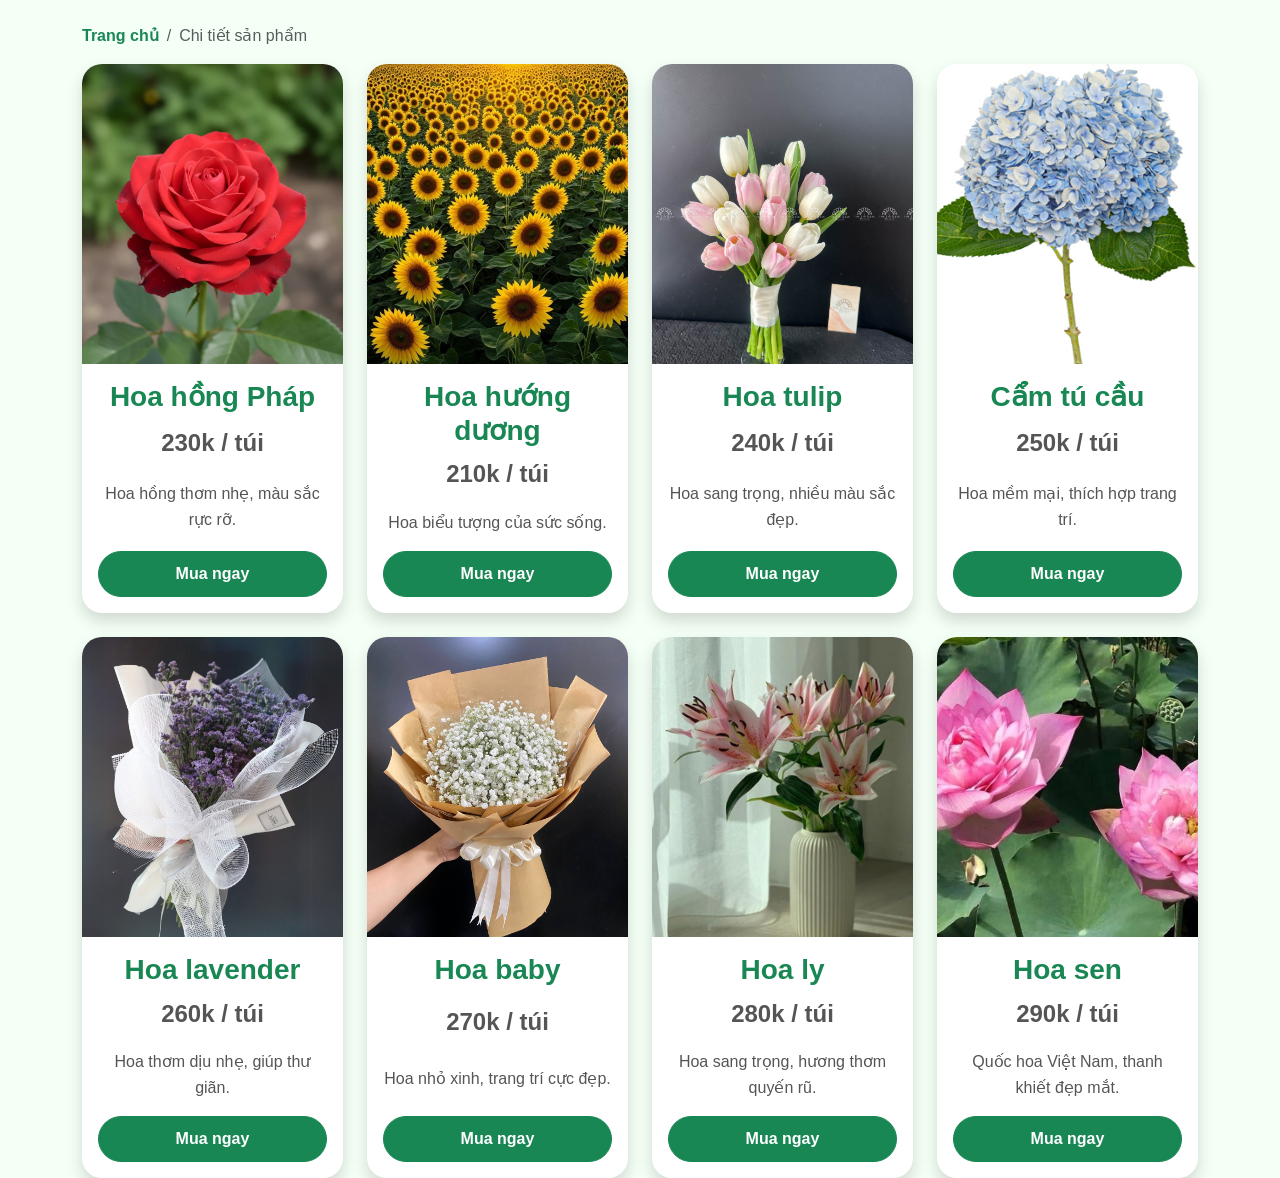
==== html/page6.html @ 9269eccf "ooooo" ====
<!DOCTYPE html>
<html lang="vi">

<head>

    <title>Thiết kế form</title>
    <meta charset="utf-8">

    <!-- Bootstrap CSS -->
    <link href="https://cdn.jsdelivr.net/npm/bootstrap@5.3.8/dist/css/bootstrap.min.css" rel="stylesheet">

    <!-- CSS -->
    <link rel="stylesheet" href="../css/style6.css">

</head>

<body>

    <div class="container mt-4">

        <!-- Điều hướng -->
        <nav>

            <ol class="breadcrumb">

                <li class="breadcrumb-item">
                    <a href="#">Trang chủ</a>
                </li>

                <li class="breadcrumb-item active">
                    Chi tiết sản phẩm
                </li>

            </ol>

        </nav>



        <!-- Danh sách sản phẩm -->
        <div class="row g-4" id="product-list"></div>

    </div>



    <script>

        const flowers = [

            {
                name: "Hoa hồng Pháp",
                price: "230k / túi",
                image: "../assests/images/rose1.jpg",
                desc: "Hoa hồng thơm nhẹ, màu sắc rực rỡ."
            },

            {
                name: "Hoa hướng dương",
                price: "210k / túi",
                image: "../assests/images/sunflower.jpg",
                desc: "Hoa biểu tượng của sức sống."
            },

            {
                name: "Hoa tulip",
                price: "240k / túi",
                image: "../assests/images/tulip.jpg",
                desc: "Hoa sang trọng, nhiều màu sắc đẹp."
            },

            {
                name: "Cẩm tú cầu",
                price: "250k / túi",
                image: "../assests/images/camtu.jpg",
                desc: "Hoa mềm mại, thích hợp trang trí."
            },

            {
                name: "Hoa lavender",
                price: "260k / túi",
                image: "../assests/images/lavender.jpg",
                desc: "Hoa thơm dịu nhẹ, giúp thư giãn."
            },

            {
                name: "Hoa baby",
                price: "270k / túi",
                image: "../assests/images/baby.jpg",
                desc: "Hoa nhỏ xinh, trang trí cực đẹp."
            },

            {
                name: "Hoa ly",
                price: "280k / túi",
                image: "../assests/images/ly.jpg",
                desc: "Hoa sang trọng, hương thơm quyến rũ."
            },

            {
                name: "Hoa sen",
                price: "290k / túi",
                image: "../assests/images/sen.jpg",
                desc: "Quốc hoa Việt Nam, thanh khiết đẹp mắt."
            }

        ];



        let html = "";

        for(let i = 0; i < flowers.length; i++)
        {
            html += `

            <div class="col-md-3">

                <div class="card product-card shadow h-100">

                    <img src="${flowers[i].image}"
                    class="card-img-top product-image">

                    <div class="card-body text-center">

                        <h5 class="card-title">
                            ${flowers[i].name}
                        </h5>

                        <p class="price">
                            ${flowers[i].price}
                        </p>

                        <p>
                            ${flowers[i].desc}
                        </p>

                        <button class="btn btn-success rounded-pill">
                            Mua ngay
                        </button>

                    </div>

                </div>

            </div>

            `;
        }

        document.getElementById("product-list").innerHTML = html;

    </script>

</body>

</html>
---- css/style6.css ----
body{
    background: #f4fff6;
    font-family: Arial, sans-serif;
}



/* Breadcrumb */
.breadcrumb a{
    text-decoration: none;
    color: #198754;
    font-weight: bold;
}



/* Card sản phẩm */
.product-card{
    border: none;
    border-radius: 20px;
    overflow: hidden;
    transition: 0.3s;
}



/* Hover */
.product-card:hover{
    transform: translateY(-10px);
    box-shadow: 0 10px 25px rgba(0,0,0,0.2);
}



/* Ảnh */
.product-image{
    width: 100%;
    height: 300px;
    object-fit: cover;
}



/* Nội dung */
.card-body{
    display: flex;
    flex-direction: column;
    justify-content: space-between;
}



/* Tên hoa */
.card-title{
    font-size: 28px;
    font-weight: bold;
    color: #198754;
}



/* Giá */
.price{
    color: red;
    font-size: 24px;
    font-weight: bold;
}



/* Mô tả */
.card-body p{
    color: #555;
    line-height: 1.6;
}



/* Nút */
.btn-success{
    border-radius: 30px;
    padding: 10px 20px;
    font-weight: bold;
}



/* Responsive */
@media(max-width:768px){

    .product-image{
        height: 250px;
    }

}
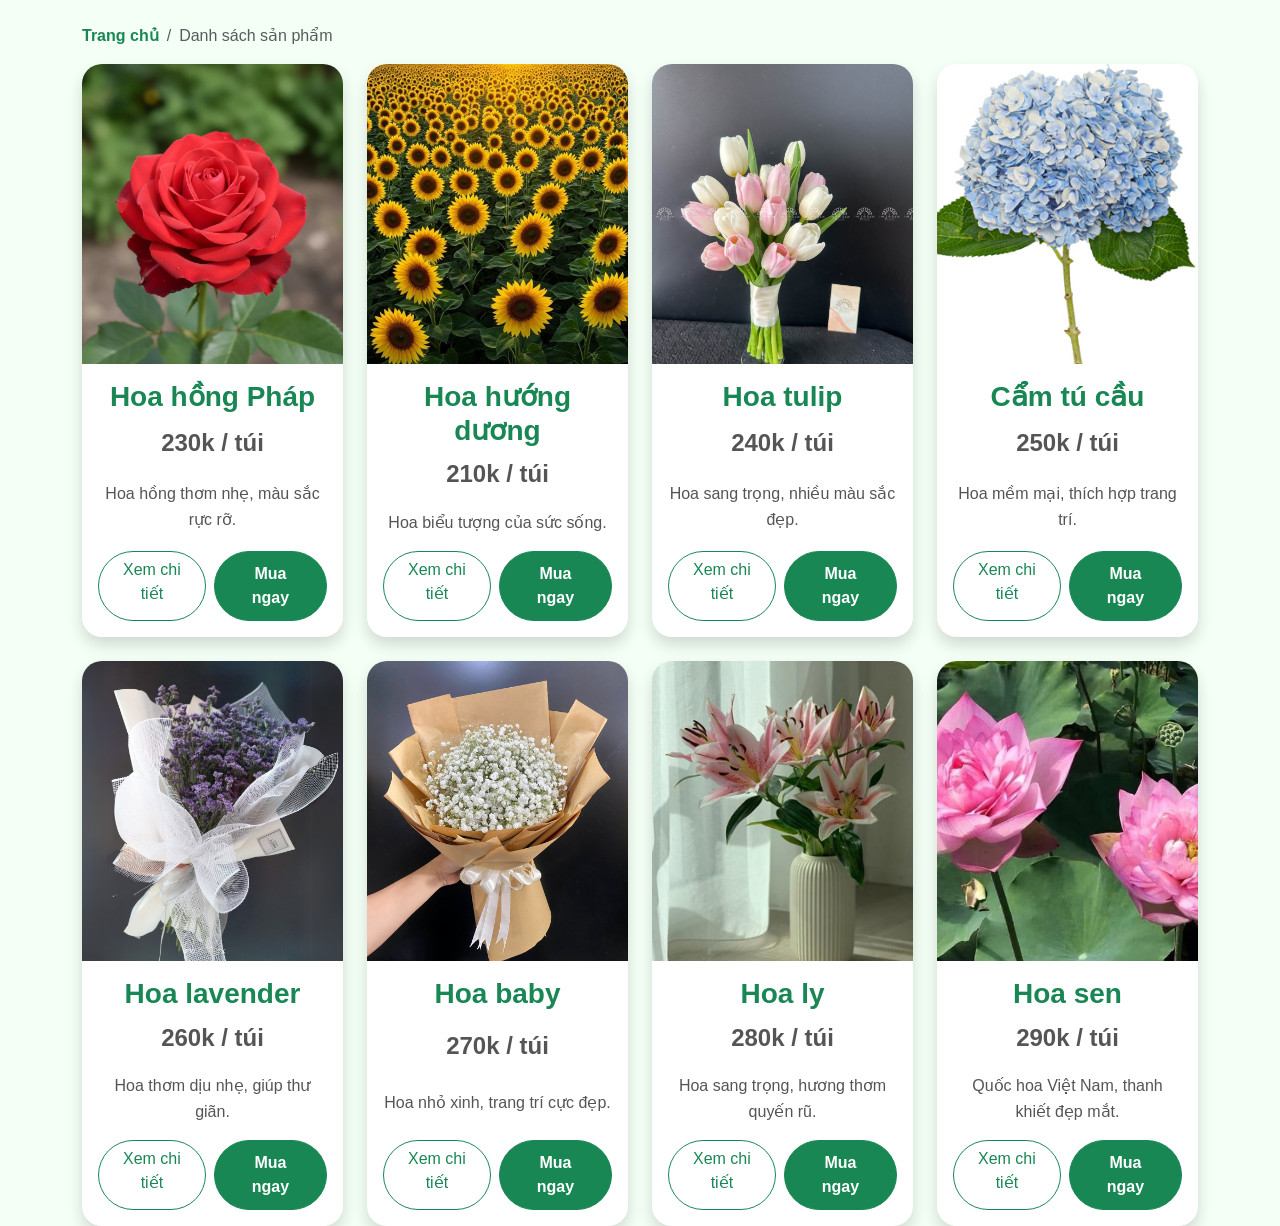
==== commit 2f13104c: "fix" ====
--- a/html/page6.html
+++ b/html/page6.html
@@ -3,7 +3,7 @@
 
 <head>
 
-    <title>Thiết kế form</title>
+    <title>Danh sách sản phẩm</title>
     <meta charset="utf-8">
 
     <!-- Bootstrap CSS -->
@@ -28,7 +28,7 @@
                 </li>
 
                 <li class="breadcrumb-item active">
-                    Chi tiết sản phẩm
+                    Danh sách sản phẩm
                 </li>
 
             </ol>
@@ -49,6 +49,7 @@
         const flowers = [
 
             {
+                id: "01",
                 name: "Hoa hồng Pháp",
                 price: "230k / túi",
                 image: "../assests/images/rose1.jpg",
@@ -56,6 +57,7 @@
             },
 
             {
+                id: "02",
                 name: "Hoa hướng dương",
                 price: "210k / túi",
                 image: "../assests/images/sunflower.jpg",
@@ -63,6 +65,7 @@
             },
 
             {
+                id: "03",
                 name: "Hoa tulip",
                 price: "240k / túi",
                 image: "../assests/images/tulip.jpg",
@@ -70,6 +73,7 @@
             },
 
             {
+                id: "04",
                 name: "Cẩm tú cầu",
                 price: "250k / túi",
                 image: "../assests/images/camtu.jpg",
@@ -77,6 +81,7 @@
             },
 
             {
+                id: "05",
                 name: "Hoa lavender",
                 price: "260k / túi",
                 image: "../assests/images/lavender.jpg",
@@ -84,6 +89,7 @@
             },
 
             {
+                id: "06",
                 name: "Hoa baby",
                 price: "270k / túi",
                 image: "../assests/images/baby.jpg",
@@ -91,6 +97,7 @@
             },
 
             {
+                id: "07",
                 name: "Hoa ly",
                 price: "280k / túi",
                 image: "../assests/images/ly.jpg",
@@ -98,6 +105,7 @@
             },
 
             {
+                id: "08",
                 name: "Hoa sen",
                 price: "290k / túi",
                 image: "../assests/images/sen.jpg",
@@ -135,9 +143,18 @@
                             ${flowers[i].desc}
                         </p>
 
-                        <button class="btn btn-success rounded-pill">
-                            Mua ngay
-                        </button>
+                        <div class="d-flex gap-2 justify-content-center">
+
+                            <a href="product-detail.html?id=${flowers[i].id}"
+                               class="btn btn-outline-success rounded-pill">
+                                Xem chi tiết
+                            </a>
+
+                            <button class="btn btn-success rounded-pill">
+                                Mua ngay
+                            </button>
+
+                        </div>
 
                     </div>
 
@@ -154,4 +171,4 @@
 
 </body>
 
-</html>+</html>
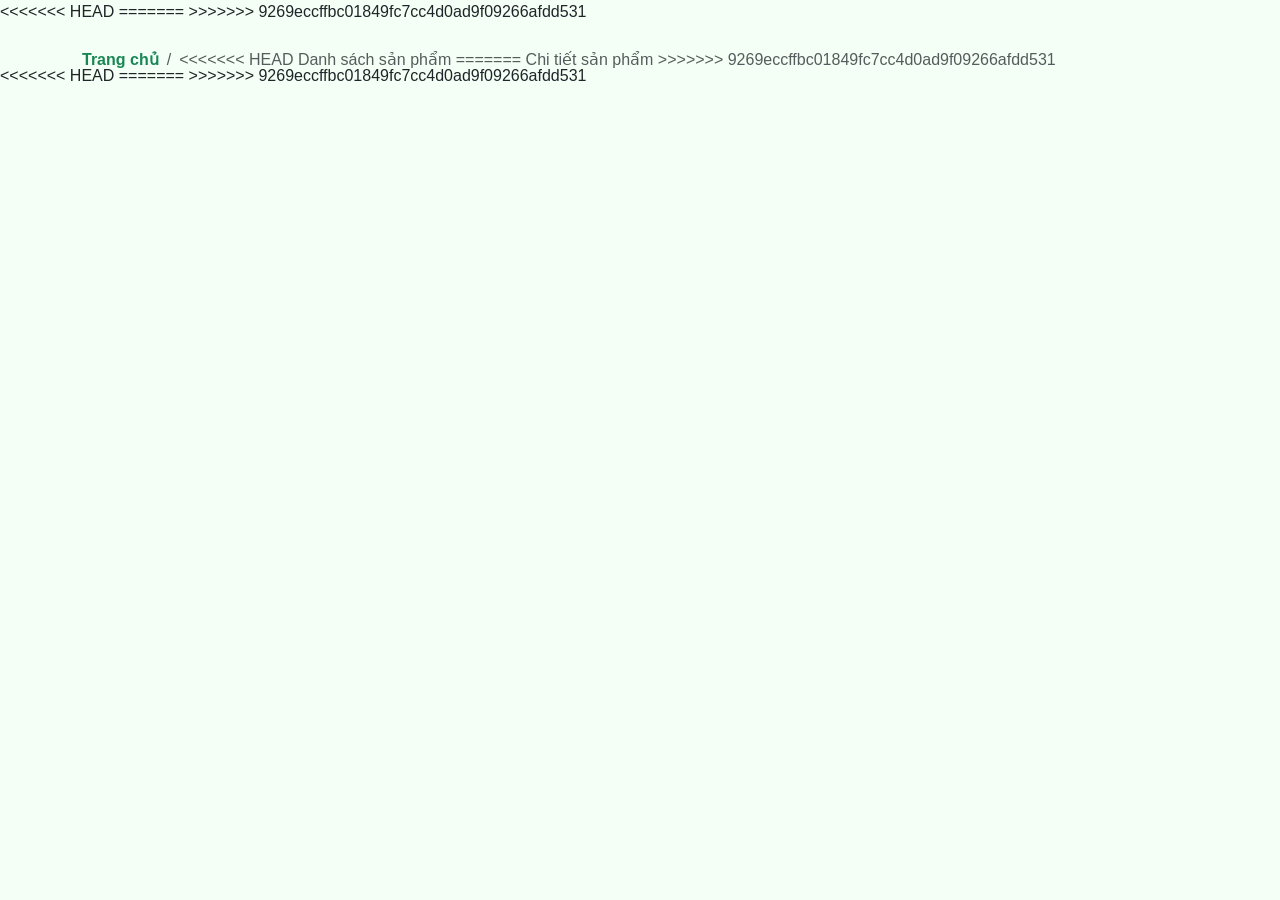
==== commit b524f7d3: "fix merge conflict" ====
--- a/html/page6.html
+++ b/html/page6.html
@@ -3,7 +3,11 @@
 
 <head>
 
+<<<<<<< HEAD
     <title>Danh sách sản phẩm</title>
+=======
+    <title>Thiết kế form</title>
+>>>>>>> 9269eccffbc01849fc7cc4d0ad9f09266afdd531
     <meta charset="utf-8">
 
     <!-- Bootstrap CSS -->
@@ -28,7 +32,11 @@
                 </li>
 
                 <li class="breadcrumb-item active">
+<<<<<<< HEAD
                     Danh sách sản phẩm
+=======
+                    Chi tiết sản phẩm
+>>>>>>> 9269eccffbc01849fc7cc4d0ad9f09266afdd531
                 </li>
 
             </ol>
@@ -49,7 +57,10 @@
         const flowers = [
 
             {
+<<<<<<< HEAD
                 id: "01",
+=======
+>>>>>>> 9269eccffbc01849fc7cc4d0ad9f09266afdd531
                 name: "Hoa hồng Pháp",
                 price: "230k / túi",
                 image: "../assests/images/rose1.jpg",
@@ -57,7 +68,10 @@
             },
 
             {
+<<<<<<< HEAD
                 id: "02",
+=======
+>>>>>>> 9269eccffbc01849fc7cc4d0ad9f09266afdd531
                 name: "Hoa hướng dương",
                 price: "210k / túi",
                 image: "../assests/images/sunflower.jpg",
@@ -65,7 +79,10 @@
             },
 
             {
+<<<<<<< HEAD
                 id: "03",
+=======
+>>>>>>> 9269eccffbc01849fc7cc4d0ad9f09266afdd531
                 name: "Hoa tulip",
                 price: "240k / túi",
                 image: "../assests/images/tulip.jpg",
@@ -73,7 +90,10 @@
             },
 
             {
+<<<<<<< HEAD
                 id: "04",
+=======
+>>>>>>> 9269eccffbc01849fc7cc4d0ad9f09266afdd531
                 name: "Cẩm tú cầu",
                 price: "250k / túi",
                 image: "../assests/images/camtu.jpg",
@@ -81,7 +101,10 @@
             },
 
             {
+<<<<<<< HEAD
                 id: "05",
+=======
+>>>>>>> 9269eccffbc01849fc7cc4d0ad9f09266afdd531
                 name: "Hoa lavender",
                 price: "260k / túi",
                 image: "../assests/images/lavender.jpg",
@@ -89,7 +112,10 @@
             },
 
             {
+<<<<<<< HEAD
                 id: "06",
+=======
+>>>>>>> 9269eccffbc01849fc7cc4d0ad9f09266afdd531
                 name: "Hoa baby",
                 price: "270k / túi",
                 image: "../assests/images/baby.jpg",
@@ -97,7 +123,10 @@
             },
 
             {
+<<<<<<< HEAD
                 id: "07",
+=======
+>>>>>>> 9269eccffbc01849fc7cc4d0ad9f09266afdd531
                 name: "Hoa ly",
                 price: "280k / túi",
                 image: "../assests/images/ly.jpg",
@@ -105,7 +134,10 @@
             },
 
             {
+<<<<<<< HEAD
                 id: "08",
+=======
+>>>>>>> 9269eccffbc01849fc7cc4d0ad9f09266afdd531
                 name: "Hoa sen",
                 price: "290k / túi",
                 image: "../assests/images/sen.jpg",
@@ -143,6 +175,7 @@
                             ${flowers[i].desc}
                         </p>
 
+<<<<<<< HEAD
                         <div class="d-flex gap-2 justify-content-center">
 
                             <a href="product-detail.html?id=${flowers[i].id}"
@@ -155,6 +188,11 @@
                             </button>
 
                         </div>
+=======
+                        <button class="btn btn-success rounded-pill">
+                            Mua ngay
+                        </button>
+>>>>>>> 9269eccffbc01849fc7cc4d0ad9f09266afdd531
 
                     </div>
 
@@ -171,4 +209,8 @@
 
 </body>
 
+<<<<<<< HEAD
 </html>
+=======
+</html>
+>>>>>>> 9269eccffbc01849fc7cc4d0ad9f09266afdd531
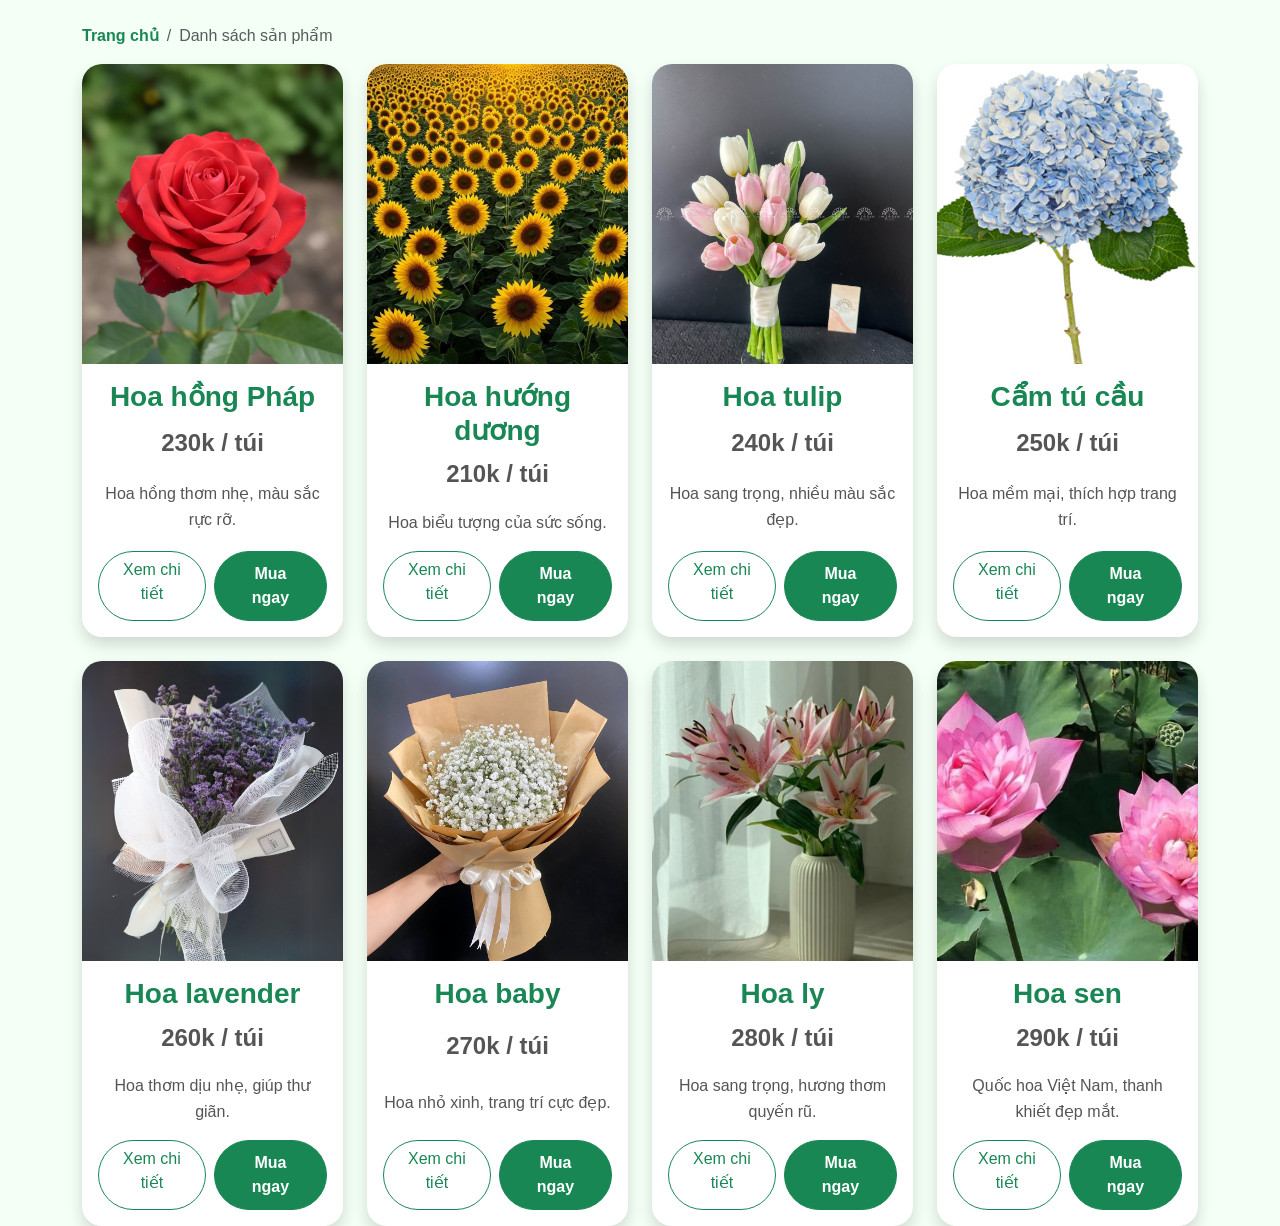
==== commit b986b5bc: "out meta" ====
--- a/html/page6.html
+++ b/html/page6.html
@@ -3,11 +3,7 @@
 
 <head>
 
-<<<<<<< HEAD
-    <title>Danh sách sản phẩm</title>
-=======
-    <title>Thiết kế form</title>
->>>>>>> 9269eccffbc01849fc7cc4d0ad9f09266afdd531
+
     <meta charset="utf-8">
 
     <!-- Bootstrap CSS -->
@@ -32,11 +28,7 @@
                 </li>
 
                 <li class="breadcrumb-item active">
-<<<<<<< HEAD
                     Danh sách sản phẩm
-=======
-                    Chi tiết sản phẩm
->>>>>>> 9269eccffbc01849fc7cc4d0ad9f09266afdd531
                 </li>
 
             </ol>
@@ -57,10 +49,7 @@
         const flowers = [
 
             {
-<<<<<<< HEAD
                 id: "01",
-=======
->>>>>>> 9269eccffbc01849fc7cc4d0ad9f09266afdd531
                 name: "Hoa hồng Pháp",
                 price: "230k / túi",
                 image: "../assests/images/rose1.jpg",
@@ -68,10 +57,7 @@
             },
 
             {
-<<<<<<< HEAD
                 id: "02",
-=======
->>>>>>> 9269eccffbc01849fc7cc4d0ad9f09266afdd531
                 name: "Hoa hướng dương",
                 price: "210k / túi",
                 image: "../assests/images/sunflower.jpg",
@@ -79,10 +65,7 @@
             },
 
             {
-<<<<<<< HEAD
                 id: "03",
-=======
->>>>>>> 9269eccffbc01849fc7cc4d0ad9f09266afdd531
                 name: "Hoa tulip",
                 price: "240k / túi",
                 image: "../assests/images/tulip.jpg",
@@ -90,10 +73,7 @@
             },
 
             {
-<<<<<<< HEAD
                 id: "04",
-=======
->>>>>>> 9269eccffbc01849fc7cc4d0ad9f09266afdd531
                 name: "Cẩm tú cầu",
                 price: "250k / túi",
                 image: "../assests/images/camtu.jpg",
@@ -101,10 +81,7 @@
             },
 
             {
-<<<<<<< HEAD
                 id: "05",
-=======
->>>>>>> 9269eccffbc01849fc7cc4d0ad9f09266afdd531
                 name: "Hoa lavender",
                 price: "260k / túi",
                 image: "../assests/images/lavender.jpg",
@@ -112,10 +89,7 @@
             },
 
             {
-<<<<<<< HEAD
                 id: "06",
-=======
->>>>>>> 9269eccffbc01849fc7cc4d0ad9f09266afdd531
                 name: "Hoa baby",
                 price: "270k / túi",
                 image: "../assests/images/baby.jpg",
@@ -123,10 +97,7 @@
             },
 
             {
-<<<<<<< HEAD
                 id: "07",
-=======
->>>>>>> 9269eccffbc01849fc7cc4d0ad9f09266afdd531
                 name: "Hoa ly",
                 price: "280k / túi",
                 image: "../assests/images/ly.jpg",
@@ -134,10 +105,7 @@
             },
 
             {
-<<<<<<< HEAD
                 id: "08",
-=======
->>>>>>> 9269eccffbc01849fc7cc4d0ad9f09266afdd531
                 name: "Hoa sen",
                 price: "290k / túi",
                 image: "../assests/images/sen.jpg",
@@ -175,7 +143,6 @@
                             ${flowers[i].desc}
                         </p>
 
-<<<<<<< HEAD
                         <div class="d-flex gap-2 justify-content-center">
 
                             <a href="product-detail.html?id=${flowers[i].id}"
@@ -188,11 +155,6 @@
                             </button>
 
                         </div>
-=======
-                        <button class="btn btn-success rounded-pill">
-                            Mua ngay
-                        </button>
->>>>>>> 9269eccffbc01849fc7cc4d0ad9f09266afdd531
 
                     </div>
 
@@ -209,8 +171,4 @@
 
 </body>
 
-<<<<<<< HEAD
 </html>
-=======
-</html>
->>>>>>> 9269eccffbc01849fc7cc4d0ad9f09266afdd531
